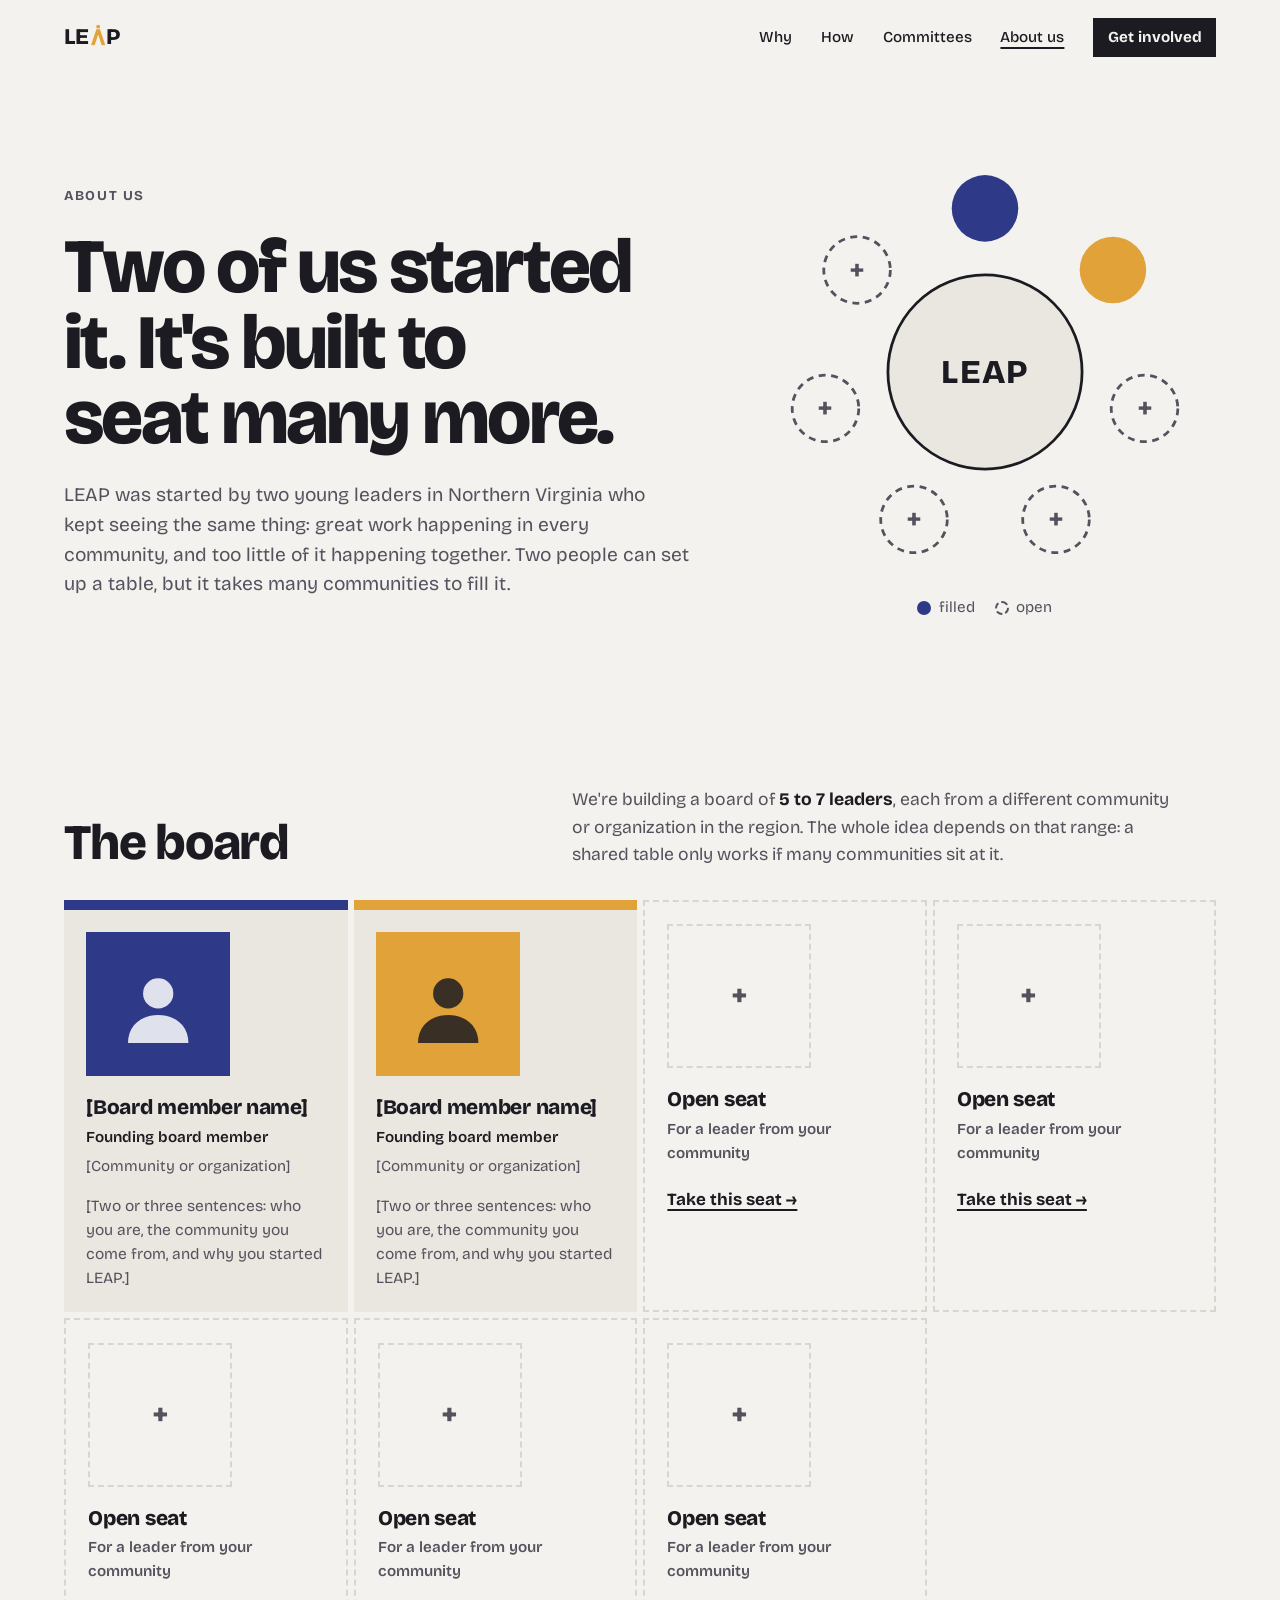
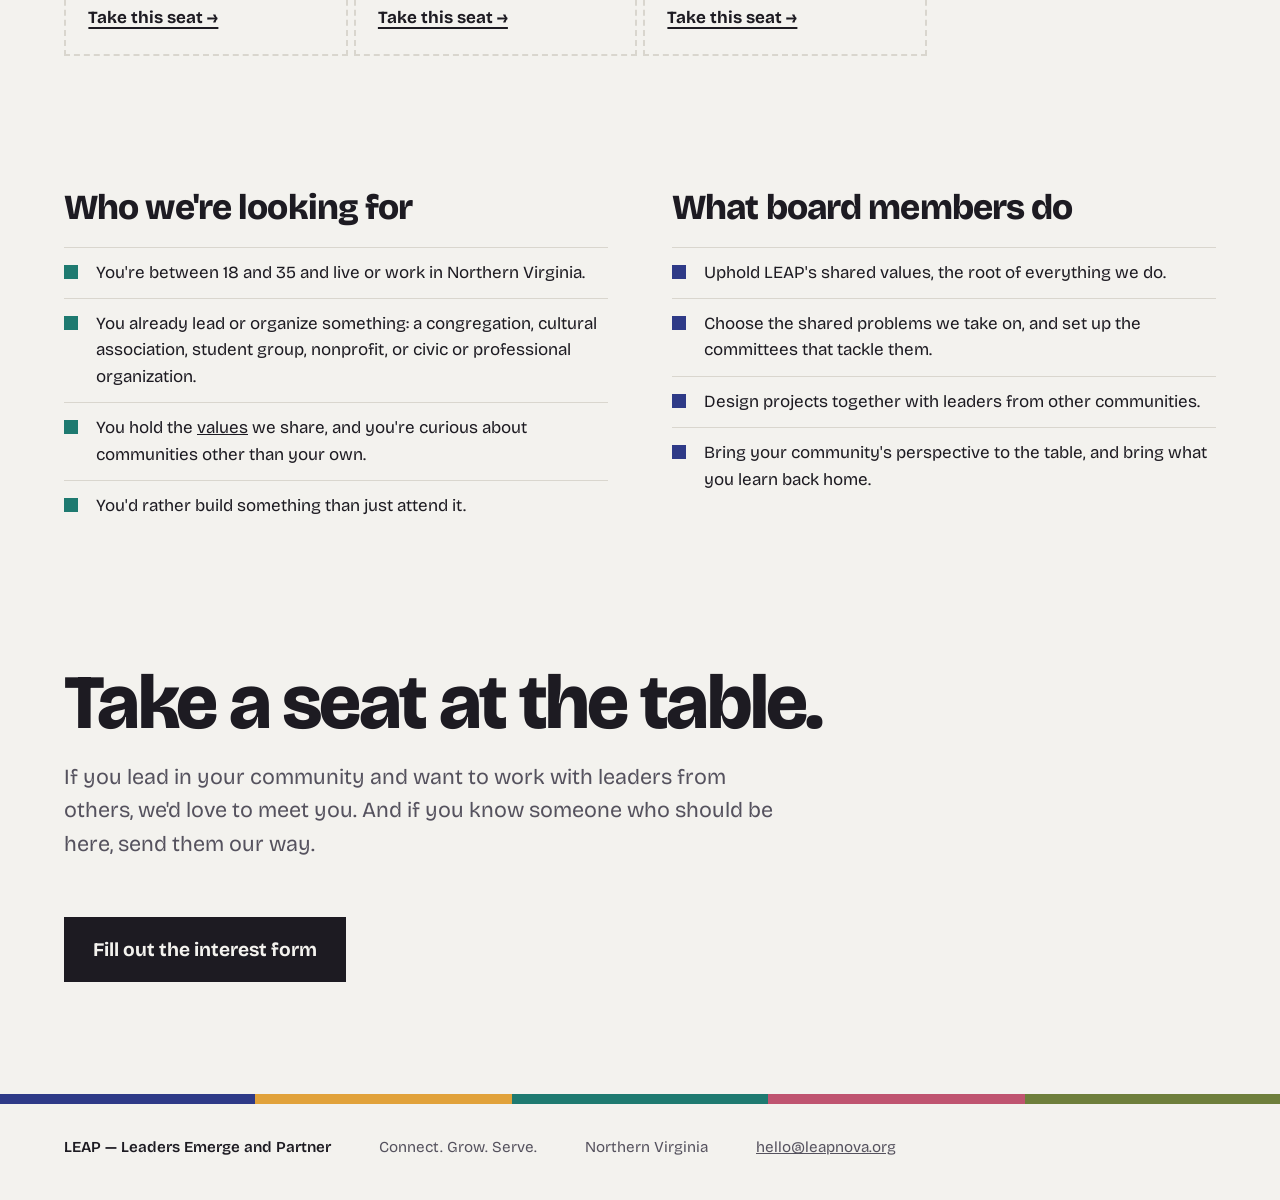
==== about.html @ 8b53e054 "Rework site narrative around shared values and add About page" ====
<!doctype html>
<html lang="en">
<head>
<meta charset="utf-8">
<meta name="viewport" content="width=device-width, initial-scale=1">
<title>About us — LEAP</title>
<meta name="description" content="The people behind LEAP, and the open seats on our board. We are building a board of 5 to 7 young leaders from different communities across Northern Virginia.">
<link rel="preconnect" href="https://fonts.googleapis.com">
<link rel="preconnect" href="https://fonts.gstatic.com" crossorigin>
<link href="https://fonts.googleapis.com/css2?family=Bricolage+Grotesque:opsz,wght@12..96,300..800&display=swap" rel="stylesheet">
<link rel="stylesheet" href="styles.css">
</head>
<body>

<header class="top">
  <a class="brand" href="index.html" aria-label="LEAP home">LE<svg viewBox="0 -30 100 130" aria-hidden="true"><circle cx="50" cy="-16" r="12"/><path d="M6 100 L39 0 H61 L94 100 H72 L50 32 L28 100Z"/></svg>P</a>
  <nav aria-label="Main">
    <a href="index.html#why">Why</a>
    <a href="index.html#how">How</a>
    <a href="index.html#committees">Committees</a>
    <a href="about.html" aria-current="page">About us</a>
    <a class="nav-cta" href="index.html#join">Get involved</a>
  </nav>
</header>

<main>

<section class="hero about-hero">
  <div class="hero-text">
    <p class="eyebrow">About us</p>
    <h1>Two of us started it. It's built to seat many more.</h1>
    <p class="lede">LEAP was started by two young leaders in Northern Virginia who kept seeing the same thing: great work happening in every community, and too little of it happening together. Two people can set up a table, but it takes many communities to fill it.</p>
  </div>
  <figure class="round-table" aria-hidden="true">
    <svg id="round-table" viewBox="-150 -150 300 300"></svg>
    <figcaption><span class="key key-filled"></span> filled <span class="key key-open"></span> open</figcaption>
  </figure>
</section>

<section class="section board" id="seats">
  <div class="board-head">
    <h2>The board</h2>
    <p>We're building a board of <strong>5 to 7 leaders</strong>, each from a different community or organization in the region. The whole idea depends on that range: a shared table only works if many communities sit at it.</p>
  </div>
  <ul class="seats" id="seats-list"></ul>
</section>

<section class="section seek">
  <div class="seek-col">
    <h2>Who we're looking for</h2>
    <ul class="checks">
      <li>You're between 18 and 35 and live or work in Northern Virginia.</li>
      <li>You already lead or organize something: a congregation, cultural association, student group, nonprofit, or civic or professional organization.</li>
      <li>You hold the <a href="index.html#how">values</a> we share, and you're curious about communities other than your own.</li>
      <li>You'd rather build something than just attend it.</li>
    </ul>
  </div>
  <div class="seek-col">
    <h2>What board members do</h2>
    <ul class="checks">
      <li>Uphold LEAP's shared values, the root of everything we do.</li>
      <li>Choose the shared problems we take on, and set up the committees that tackle them.</li>
      <li>Design projects together with leaders from other communities.</li>
      <li>Bring your community's perspective to the table, and bring what you learn back home.</li>
    </ul>
  </div>
</section>

<section class="section join">
  <h2 class="join-title">Take a seat at the table.</h2>
  <p class="join-lede">If you lead in your community and want to work with leaders from others, we'd love to meet you. And if you know someone who should be here, send them our way.</p>
  <div class="join-cta">
    <a class="button button-big" data-interest href="#">Fill out the interest form</a>
  </div>
</section>

</main>

<footer>
  <p>LEAP — Leaders Emerge and Partner</p>
  <p>Connect. Grow. Serve.</p>
  <p>Northern Virginia</p>
  <a data-email href="mailto:hello@leapnova.org">hello@leapnova.org</a>
</footer>

<script src="shared/content.js"></script>
<script src="app.js"></script>
</body>
</html>
---- styles.css ----
:root {
  --paper: #f3f2ee;
  --paper-2: #e9e7e0;
  --ink: #1d1b22;
  --ink-soft: #55525e;
  --line: #d9d6ce;

  --indigo: #2e3a87;
  --saffron: #e1a23a;
  --teal: #1e7a70;
  --rose: #bf5470;
  --olive: #6e7f3c;

  --font: "Bricolage Grotesque", system-ui, sans-serif;
  --gutter: clamp(1.25rem, 5vw, 5rem);
  --max: 76rem;
  --wrap: calc(var(--max) + 2 * var(--gutter));
}

* { box-sizing: border-box; }
html { scroll-behavior: smooth; }
body {
  margin: 0;
  background: var(--paper);
  color: var(--ink);
  font-family: var(--font);
  font-size: 1.0625rem;
  line-height: 1.55;
  -webkit-font-smoothing: antialiased;
}
h1, h2, h3, h4, p, ul, ol, dl, dd, figure { margin: 0; }
ul, ol { padding: 0; list-style: none; }
a { color: inherit; }
a:focus-visible, button:focus-visible { outline: 3px solid var(--indigo); outline-offset: 3px; }
em { font-style: normal; color: var(--indigo); }
.muted { color: var(--ink-soft); }

.indigo { --c: var(--indigo); --on: #fff; }
.saffron { --c: var(--saffron); --on: var(--ink); }
.teal { --c: var(--teal); --on: #fff; }
.rose { --c: var(--rose); --on: #fff; }
.olive { --c: var(--olive); --on: #fff; }

/* ---------- shared section shell ---------- */
.section, .hero, .top {
  max-width: var(--wrap); margin: 0 auto;
  padding-left: var(--gutter); padding-right: var(--gutter);
}
.section { padding-top: clamp(3.5rem, 8vw, 7rem); padding-bottom: clamp(1rem, 3vw, 2rem); }
.section h2 {
  font-weight: 800; font-size: clamp(2rem, 4vw, 3.1rem);
  letter-spacing: -0.025em; line-height: 1.04; text-wrap: balance;
  max-width: 18em;
}
.eyebrow {
  display: inline-flex; align-items: center; gap: 0.6rem;
  font-weight: 700; font-size: 0.85rem; letter-spacing: 0.12em; text-transform: uppercase;
  color: var(--ink-soft); margin-bottom: 1.25rem;
}
.section > .eyebrow::before { content: ""; width: 2.5rem; height: 3px; background: var(--ink); }

/* ---------- header ---------- */
.top {
  display: flex; justify-content: space-between; align-items: center; gap: 1rem;
  padding-top: 1.1rem; padding-bottom: 1.1rem;
}
.brand { display: inline-flex; align-items: baseline; text-decoration: none; font-weight: 800; font-size: 1.4rem; letter-spacing: 0.02em; }
.brand svg { height: 0.95em; width: auto; fill: var(--saffron); transform: translateY(0.06em); }
.top nav { display: flex; align-items: center; flex-wrap: wrap; justify-content: flex-end; gap: 0.4rem clamp(0.9rem, 2.5vw, 1.8rem); }
.top nav a { text-decoration: none; font-weight: 500; font-size: 0.95rem; }
.top nav a:hover, .top nav a[aria-current] { text-decoration: underline; text-underline-offset: 0.3em; text-decoration-thickness: 2px; }
.top nav .nav-cta { background: var(--ink); color: var(--paper); padding: 0.5rem 0.9rem; font-weight: 700; }
.top nav .nav-cta:hover { background: var(--indigo); text-decoration: none; }
@media (max-width: 44rem) {
  .top { align-items: flex-start; }
  .top nav a:not(.nav-cta):not([href="about.html"]) { display: none; }
}

/* ---------- hero ---------- */
.hero {
  padding-top: clamp(2.5rem, 7vw, 6rem); padding-bottom: clamp(2rem, 5vw, 4rem);
  display: grid; grid-template-columns: minmax(0, 1.35fr) minmax(0, 1fr);
  gap: clamp(2rem, 5vw, 5rem); align-items: center;
}
.hero-text { display: grid; gap: 1.5rem; }
.hero .eyebrow { margin-bottom: 0; }
.hero h1 {
  font-weight: 800;
  font-size: clamp(2.6rem, 6vw, 5.2rem);
  line-height: 0.98; letter-spacing: -0.035em; text-wrap: balance;
}
.lede { font-size: clamp(1.1rem, 1.5vw, 1.3rem); max-width: 34em; color: var(--ink-soft); }
.triad-inline { display: flex; flex-wrap: wrap; gap: 0.5rem 1.6rem; font-weight: 800; font-size: clamp(1.3rem, 2.2vw, 1.8rem); letter-spacing: -0.02em; }
.triad-inline span { display: inline-flex; align-items: center; gap: 0.5rem; }
.triad-inline span::before { content: ""; width: 0.75em; height: 0.75em; background: var(--c); }

.venn svg { width: 100%; max-width: 30rem; display: block; margin: 0 auto; overflow: visible; }
.venn circle { fill: var(--c); mix-blend-mode: multiply; opacity: 0.82; }
.venn text { fill: var(--paper); font-family: var(--font); font-weight: 800; font-size: 13px; text-anchor: middle; letter-spacing: -0.01em; }
.venn figcaption, .round-table figcaption { text-align: center; color: var(--ink-soft); font-size: 0.95rem; margin-top: 1rem; }
@media (max-width: 52rem) {
  .hero { grid-template-columns: 1fr; }
  .venn svg, .round-table svg { max-width: 18rem; }
}

/* ---------- why ---------- */
.noticed {
  display: grid; grid-template-columns: repeat(3, minmax(0, 1fr)); gap: 2rem 3rem;
  margin-top: clamp(2rem, 4vw, 3rem); counter-reset: n;
}
.noticed li { counter-increment: n; border-top: 2px solid var(--ink); padding-top: 1rem; }
.noticed li::before { content: "0" counter(n); display: block; font-weight: 800; color: var(--ink-soft); font-size: 0.9rem; margin-bottom: 0.6rem; }
.noticed li:last-child { border-color: var(--rose); }
.noticed li:last-child::before { color: var(--rose); }
.noticed h3 { font-weight: 700; font-size: 1.35rem; line-height: 1.2; letter-spacing: -0.01em; margin-bottom: 0.5rem; }
.noticed p { color: var(--ink-soft); }
@media (max-width: 52rem) { .noticed { grid-template-columns: 1fr; } }

.big-statement {
  margin-top: clamp(2.5rem, 6vw, 4.5rem);
  font-weight: 700; font-size: clamp(1.6rem, 3.2vw, 2.5rem); line-height: 1.15; letter-spacing: -0.02em;
  max-width: 24em; text-wrap: balance;
}

/* ---------- mission / vision ---------- */
.mv { display: grid; grid-template-columns: repeat(auto-fit, minmax(18rem, 1fr)); gap: clamp(1.5rem, 4vw, 4rem); }
.mv-item { border-top: 10px solid var(--c); padding-top: 1.25rem; }
.section .mv-item h2 { font-weight: 700; font-size: 1.1rem; letter-spacing: 0; color: var(--c); margin-bottom: 0.75rem; }
.mv-item p { font-size: clamp(1.25rem, 2vw, 1.6rem); line-height: 1.3; font-weight: 500; letter-spacing: -0.01em; max-width: 24em; }

/* ---------- how: UN ---------- */
.un { display: grid; grid-template-columns: minmax(0, 1.3fr) minmax(0, 1fr); gap: 2rem clamp(2rem, 5vw, 5rem); align-items: start; }
.un h2 { margin-bottom: 1.25rem; }
.un p { max-width: 34em; color: var(--ink-soft); font-size: 1.1rem; }
.un p + p { margin-top: 1rem; color: var(--ink); font-weight: 700; font-size: 1.25rem; }
.un-compare { display: grid; gap: 1px; background: var(--line); border: 1px solid var(--line); }
.un-compare > div { background: var(--paper); padding: 1.25rem 1.4rem; }
.un-compare > div:last-child { background: var(--ink); color: var(--paper); }
.un-compare dt { font-weight: 800; font-size: 0.85rem; letter-spacing: 0.1em; text-transform: uppercase; margin-bottom: 0.6rem; }
.un-compare dd { padding-left: 1.2rem; position: relative; margin-top: 0.3rem; }
.un-compare dd::before { content: "="; position: absolute; left: 0; font-weight: 800; color: var(--teal); }
.un-compare > div:last-child dd::before { content: "≠"; color: var(--saffron); }
@media (max-width: 52rem) { .un { grid-template-columns: 1fr; } }

/* ---------- how: shared values, not shared actions ---------- */
.principle { margin-top: clamp(4rem, 9vw, 7rem); }
.principle-lede { margin-top: 1.25rem; font-size: clamp(1.1rem, 1.6vw, 1.3rem); max-width: 40em; color: var(--ink-soft); }
.principle-lede em { color: var(--ink); font-weight: 700; }

.flow { display: grid; grid-template-columns: repeat(5, minmax(0, 1fr)); gap: 6px; margin-top: clamp(2rem, 4vw, 3rem); }
.flow li { background: var(--c); color: var(--on); padding: 1.1rem 1.1rem 1.3rem; position: relative; }
.flow li:not(:last-child)::after {
  content: ""; position: absolute; z-index: 1; right: -14px; top: 50%; translate: 0 -50%;
  border: 11px solid transparent; border-left-color: var(--c); border-right: 0;
}
.flow .step { font-weight: 800; font-size: 0.85rem; opacity: 0.75; }
.flow h4 { font-weight: 800; font-size: 1.2rem; line-height: 1.15; margin: 0.35rem 0 0.4rem; letter-spacing: -0.01em; }
.flow p { font-size: 0.95rem; line-height: 1.4; opacity: 0.9; }
.flow li:first-child { outline: 3px solid var(--ink); outline-offset: 3px; }
@media (max-width: 52rem) {
  .flow { grid-template-columns: 1fr; gap: 14px; }
  .flow li:not(:last-child)::after { right: auto; left: 1.5rem; top: auto; bottom: -11px; translate: 0 0; border: 11px solid transparent; border-top-color: var(--c); border-bottom: 0; }
}

.values { margin-top: clamp(2.5rem, 5vw, 4rem); padding: clamp(1.5rem, 3vw, 2.5rem); background: var(--paper-2); }
.values h3 { font-weight: 800; font-size: 1.3rem; letter-spacing: -0.01em; margin-bottom: 1.5rem; }
.values-list { display: grid; grid-template-columns: repeat(5, minmax(0, 1fr)); gap: 1.5rem 2rem; }
.values-list li { border-top: 6px solid var(--c); padding-top: 0.8rem; }
.values-list h4 { font-weight: 700; font-size: 1.1rem; line-height: 1.2; margin-bottom: 0.35rem; }
.values-list p { color: var(--ink-soft); font-size: 0.97rem; }
@media (max-width: 64rem) { .values-list { grid-template-columns: repeat(auto-fit, minmax(13rem, 1fr)); } }

/* ---------- how: leaders / everyone ---------- */
.leaders { margin-top: clamp(4rem, 9vw, 7rem); }
.leaders-grid { display: grid; grid-template-columns: repeat(2, minmax(0, 1fr)); gap: 2rem clamp(2rem, 5vw, 5rem); margin-top: clamp(2rem, 4vw, 3rem); }
.leaders-col h3 { font-weight: 700; font-size: 1.35rem; margin: 1.25rem 0 0.4rem; }
.leaders-col p { color: var(--ink-soft); max-width: 30em; }
.dots { display: flex; flex-wrap: wrap; align-items: flex-end; min-height: 5.5rem; align-content: flex-end; }
.dots span { background: var(--c); }
.dots-leaders { gap: 10px; }
.dots-leaders span { width: 2.6rem; height: 2.6rem; }
.dots-everyone { gap: 5px; max-width: 26rem; }
.dots-everyone span { width: 0.85rem; height: 0.85rem; }
.not-replace {
  margin-top: clamp(2rem, 4vw, 3rem); padding: 1.25rem 1.5rem; border-left: 6px solid var(--saffron);
  background: var(--paper-2); max-width: 52rem; font-size: 1.1rem;
}
@media (max-width: 44rem) { .leaders-grid { grid-template-columns: 1fr; } }

/* ---------- connect / grow / serve band ---------- */
.triad { background: var(--ink); color: var(--paper); margin-top: clamp(4rem, 9vw, 7rem); }
.triad-list {
  max-width: var(--wrap); margin: 0 auto; padding: clamp(3rem, 7vw, 5.5rem) var(--gutter);
  display: grid; grid-template-columns: repeat(3, minmax(0, 1fr)); gap: 2.5rem clamp(2rem, 4vw, 4rem);
}
.triad-list li { border-top: 10px solid var(--c); padding-top: 1.25rem; }
.triad-list h2 { font-weight: 800; font-size: clamp(2.4rem, 5vw, 4rem); letter-spacing: -0.035em; line-height: 1; margin-bottom: 0.9rem; }
.triad-list p { font-size: 1.1rem; opacity: 0.85; max-width: 22em; }
@media (max-width: 48rem) { .triad-list { grid-template-columns: 1fr; } }

/* ---------- committees ---------- */
.committees-head { display: grid; grid-template-columns: minmax(0, 1.1fr) minmax(0, 1fr); gap: 1rem 3rem; align-items: end; margin-bottom: 2rem; }
.committees-head p { max-width: 32em; color: var(--ink-soft); }
@media (max-width: 52rem) { .committees-head { grid-template-columns: 1fr; } }

.committee-grid { display: grid; grid-template-columns: repeat(3, minmax(0, 1fr)); gap: 6px; }
.committee {
  background: var(--c); color: var(--on);
  padding: clamp(1.4rem, 2.5vw, 2rem); display: grid; gap: 1.1rem; align-content: start;
}
.committee h3 { font-weight: 800; font-size: clamp(1.6rem, 2.6vw, 2.2rem); line-height: 1.05; letter-spacing: -0.025em; }
.committee .rooted { font-weight: 600; font-size: 0.98rem; }
.committee .rooted span { display: inline-block; font-size: 0.75rem; letter-spacing: 0.1em; text-transform: uppercase; border: 1px solid currentColor; padding: 0.1rem 0.45rem; margin-right: 0.35rem; opacity: 0.85; }
.committee h4 { font-size: 0.8rem; letter-spacing: 0.1em; text-transform: uppercase; font-weight: 700; opacity: 0.75; margin-bottom: 0.35rem; }
.committee .problem { padding-top: 1rem; border-top: 1px solid rgba(255, 255, 255, 0.35); }
.committee .problem p { font-size: 1.1rem; font-weight: 500; line-height: 1.4; }
.committee ul { padding-left: 1.1rem; list-style: disc; }
.committee li { margin-bottom: 0.35rem; font-size: 0.98rem; }
@media (max-width: 60rem) { .committee-grid { grid-template-columns: 1fr; } }

.future { margin-top: 1.5rem; }
.future-label { font-weight: 700; font-size: 0.85rem; letter-spacing: 0.12em; text-transform: uppercase; color: var(--ink-soft); margin-bottom: 0.75rem; }
.future-grid { display: grid; grid-template-columns: repeat(3, minmax(0, 1fr)); gap: 6px; }
.future-tile {
  min-height: 8rem; padding: 1.2rem 1.4rem; display: flex; flex-direction: column; justify-content: flex-end; gap: 0.3rem;
  border: 2px dashed var(--c);
  background: color-mix(in srgb, var(--c) 10%, transparent);
  color: color-mix(in srgb, var(--c) 75%, var(--ink));
}
.future-tile h3 { font-weight: 800; font-size: 1.4rem; letter-spacing: -0.015em; opacity: 0.75; }
.future-tile .tag { font-size: 0.75rem; font-weight: 700; letter-spacing: 0.1em; text-transform: uppercase; opacity: 0.8; margin-bottom: auto; }
.future-tile.propose { --c: var(--ink); text-decoration: none; background: transparent; color: var(--ink); transition: background 0.2s; }
.future-tile.propose:hover { background: var(--paper-2); }
.future-tile.propose h3 { opacity: 1; }
.future-tile.propose p { color: var(--ink-soft); font-size: 0.95rem; }
.future-tile .plus, .seat-card .plus { font-weight: 800; font-size: 2rem; line-height: 1; margin-bottom: auto; }
@media (max-width: 52rem) { .future-grid { grid-template-columns: 1fr; } }

/* ---------- get involved ---------- */
.join { padding-bottom: clamp(4rem, 9vw, 7rem); }
.section .join-title { font-size: clamp(2.6rem, 6vw, 5rem); line-height: 0.98; letter-spacing: -0.035em; }
.join-lede { margin-top: 1.25rem; font-size: clamp(1.15rem, 1.7vw, 1.35rem); max-width: 34em; color: var(--ink-soft); }
.paths { display: grid; grid-template-columns: repeat(3, minmax(0, 1fr)); gap: 2rem 3rem; margin-top: clamp(2rem, 4vw, 3rem); }
.paths li { border-top: 10px solid var(--c); padding-top: 1.1rem; display: grid; gap: 0.5rem; align-content: start; }
.paths h3 { font-weight: 800; font-size: 1.4rem; letter-spacing: -0.015em; }
.paths p { color: var(--ink-soft); }
.path-link { font-weight: 700; text-underline-offset: 0.25em; text-decoration-thickness: 2px; }
@media (max-width: 52rem) { .paths { grid-template-columns: 1fr; } }

.join-cta { margin-top: clamp(2.5rem, 5vw, 3.5rem); display: flex; flex-wrap: wrap; align-items: center; gap: 1rem 1.75rem; }
.join-cta .muted { max-width: 26em; }
.button {
  display: inline-block; background: var(--ink); color: var(--paper); text-decoration: none;
  font-weight: 700; padding: 0.9rem 1.4rem; transition: background 0.2s;
}
.button:hover { background: var(--indigo); }
.button-big { font-size: 1.2rem; padding: 1.1rem 1.8rem; }

/* ---------- about: round table ---------- */
.round-table svg { width: 100%; max-width: 26rem; display: block; margin: 0 auto; overflow: visible; }
.table-top { fill: var(--paper-2); stroke: var(--ink); stroke-width: 2; }
.table-label { fill: var(--ink); font-family: var(--font); font-weight: 800; font-size: 24px; text-anchor: middle; letter-spacing: 0.04em; }
.seat.filled { fill: var(--c); }
.seat.open { fill: none; stroke: var(--ink-soft); stroke-width: 2; stroke-dasharray: 5 4; }
.seat-plus { fill: var(--ink-soft); font-family: var(--font); font-weight: 700; font-size: 22px; text-anchor: middle; }
.round-table figcaption { display: flex; justify-content: center; align-items: center; gap: 0.45rem; }
.key { width: 0.9rem; height: 0.9rem; border-radius: 50%; display: inline-block; }
.key-filled { background: var(--indigo); }
.key-open { border: 2px dashed var(--ink-soft); margin-left: 0.8rem; }

/* ---------- about: seats ---------- */
.board-head { display: grid; grid-template-columns: minmax(0, 1fr) minmax(0, 1.4fr); gap: 1rem 3rem; align-items: end; margin-bottom: 2rem; }
.board-head p { color: var(--ink-soft); max-width: 34em; font-size: 1.1rem; }
.board-head strong { color: var(--ink); }
@media (max-width: 52rem) { .board-head { grid-template-columns: 1fr; } }

.seats { display: grid; grid-template-columns: repeat(auto-fill, minmax(15rem, 1fr)); gap: 6px; }
.seat-card { padding: 1.4rem; display: grid; gap: 0.35rem; align-content: start; min-height: 20rem; }
.seat-card .photo {
  aspect-ratio: 1; width: 100%; max-width: 9rem; margin-bottom: 0.9rem;
  display: grid; place-items: center; overflow: hidden;
}
.seat-card .photo img { width: 100%; height: 100%; object-fit: cover; }
.seat-card h3 { font-weight: 800; font-size: 1.3rem; letter-spacing: -0.015em; line-height: 1.15; }
.seat-card .role { font-weight: 600; font-size: 0.95rem; }
.seat-card .community { font-size: 0.95rem; color: var(--ink-soft); }
.seat-card .bio { margin-top: 0.6rem; font-size: 0.97rem; color: var(--ink-soft); }

.seat-card.filled { background: var(--paper-2); border-top: 10px solid var(--c); }
.seat-card.filled .photo { background: var(--c); color: var(--on); }
.seat-card.filled .photo svg { width: 60%; fill: currentColor; opacity: 0.85; }
.seat-card.filled .initials { font-weight: 800; font-size: 2.6rem; }

.seat-card.open { border: 2px dashed var(--line); color: var(--ink-soft); transition: border-color 0.2s, background 0.2s; }
.seat-card.open:hover { border-color: var(--ink-soft); background: var(--paper-2); }
.seat-card.open .photo { border: 2px dashed var(--line); }
.seat-card.open .plus { margin: 0; color: var(--ink-soft); }
.seat-card.open h3 { color: var(--ink); }
.seat-card.open .path-link { margin-top: auto; padding-top: 1rem; color: var(--ink); }
@media (max-width: 36rem) {
  .seats { grid-template-columns: repeat(2, minmax(0, 1fr)); }
  .seat-card.filled { grid-column: 1 / -1; }
  .seat-card.open { min-height: 0; padding: 1rem; }
  .seat-card.open .photo { max-width: 3rem; margin-bottom: 0.5rem; }
  .seat-card.open .plus { font-size: 1.4rem; }
  .seat-card.open h3 { font-size: 1.1rem; }
  .seat-card.open .role { font-size: 0.85rem; }
}

/* ---------- about: who we look for ---------- */
.seek { display: grid; grid-template-columns: repeat(2, minmax(0, 1fr)); gap: 2.5rem clamp(2rem, 5vw, 5rem); }
.section .seek-col h2 { font-size: clamp(1.6rem, 2.8vw, 2.2rem); margin-bottom: 1.25rem; }
.checks li { position: relative; padding: 0.75rem 0 0.75rem 2rem; border-top: 1px solid var(--line); }
.checks li::before { content: ""; position: absolute; left: 0; top: 1.05rem; width: 0.9rem; height: 0.9rem; background: var(--teal); }
.seek-col:last-child .checks li::before { background: var(--indigo); }
@media (max-width: 48rem) { .seek { grid-template-columns: 1fr; } }

/* ---------- footer ---------- */
footer {
  border-top: 10px solid;
  border-image: linear-gradient(90deg, var(--indigo) 0 20%, var(--saffron) 20% 40%, var(--teal) 40% 60%, var(--rose) 60% 80%, var(--olive) 80% 100%) 1;
  padding: 2rem var(--gutter) 2.5rem;
  display: flex; flex-wrap: wrap; gap: 0.5rem 3rem;
  font-size: 0.95rem; color: var(--ink-soft);
}
footer p:first-child { color: var(--ink); font-weight: 600; }

@media (prefers-reduced-motion: reduce) {
  html { scroll-behavior: auto; }
  *, *::before, *::after { transition-duration: 0.01ms !important; }
}
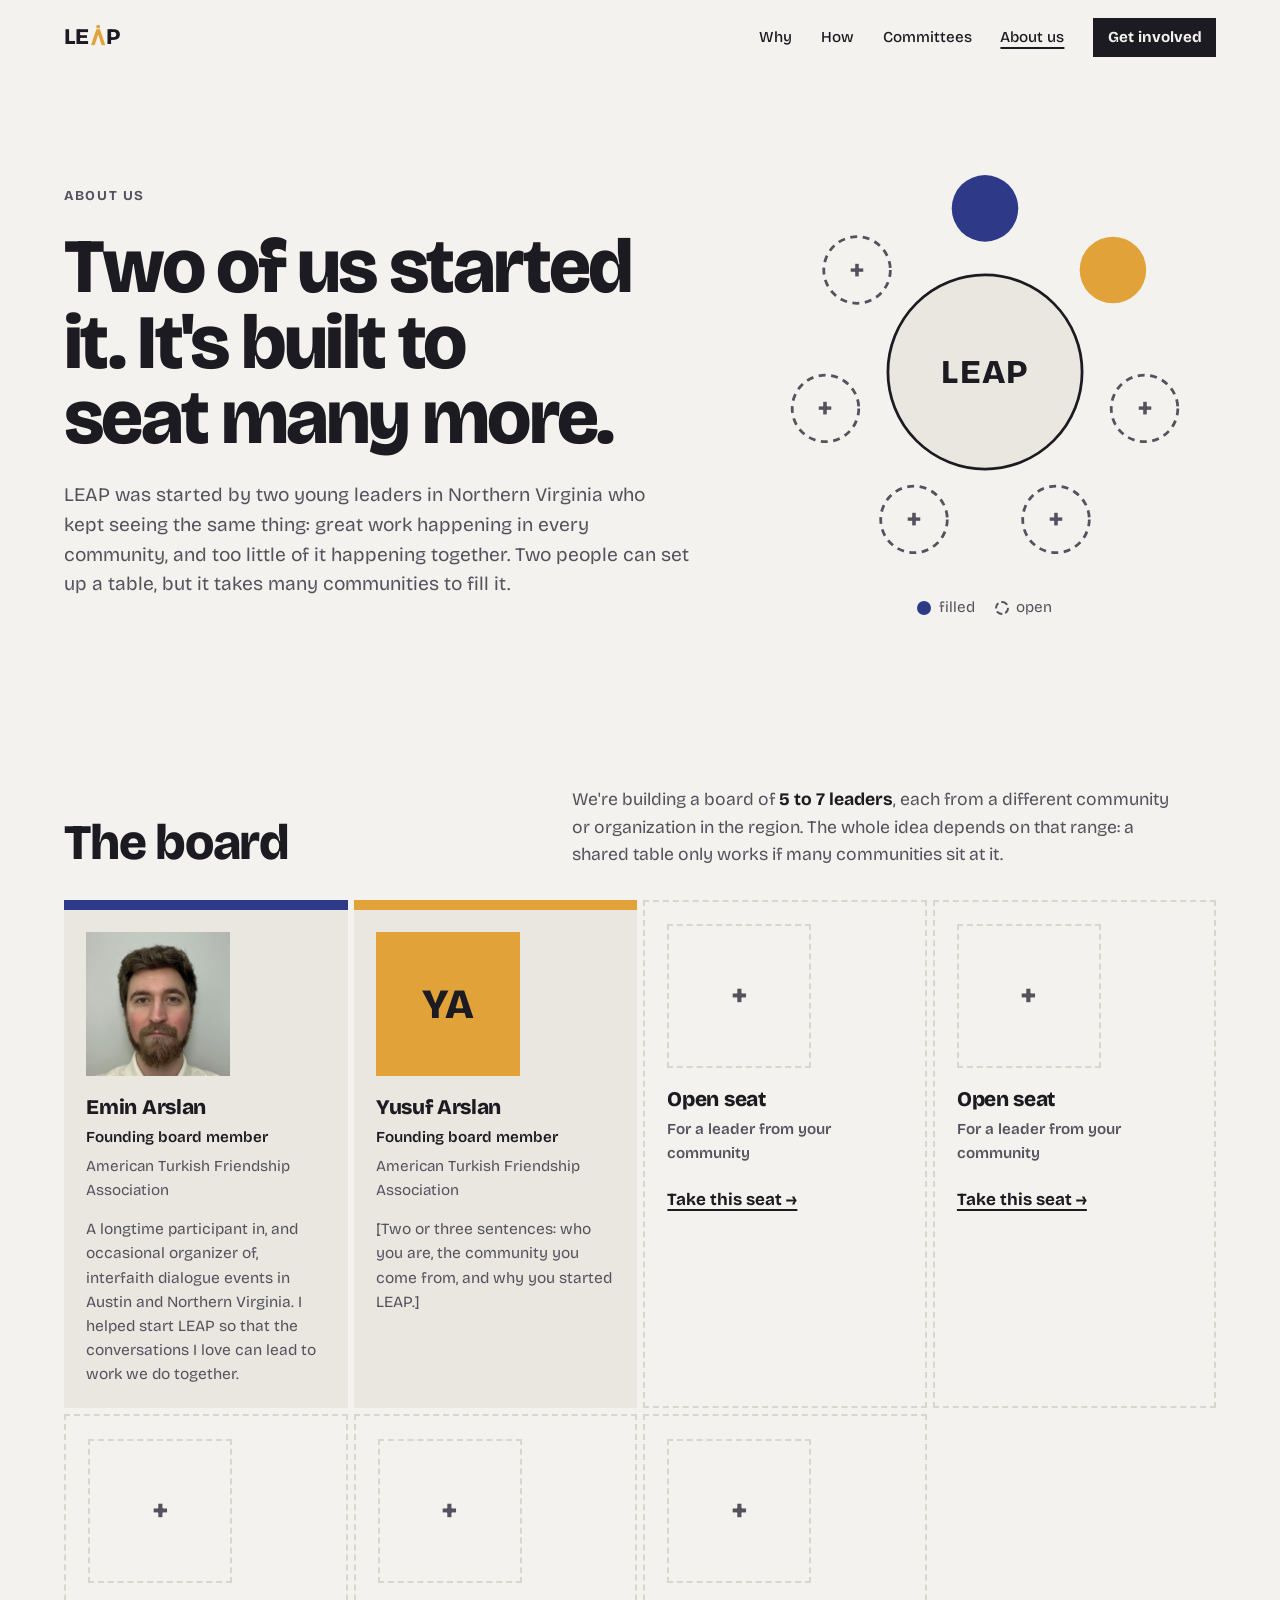
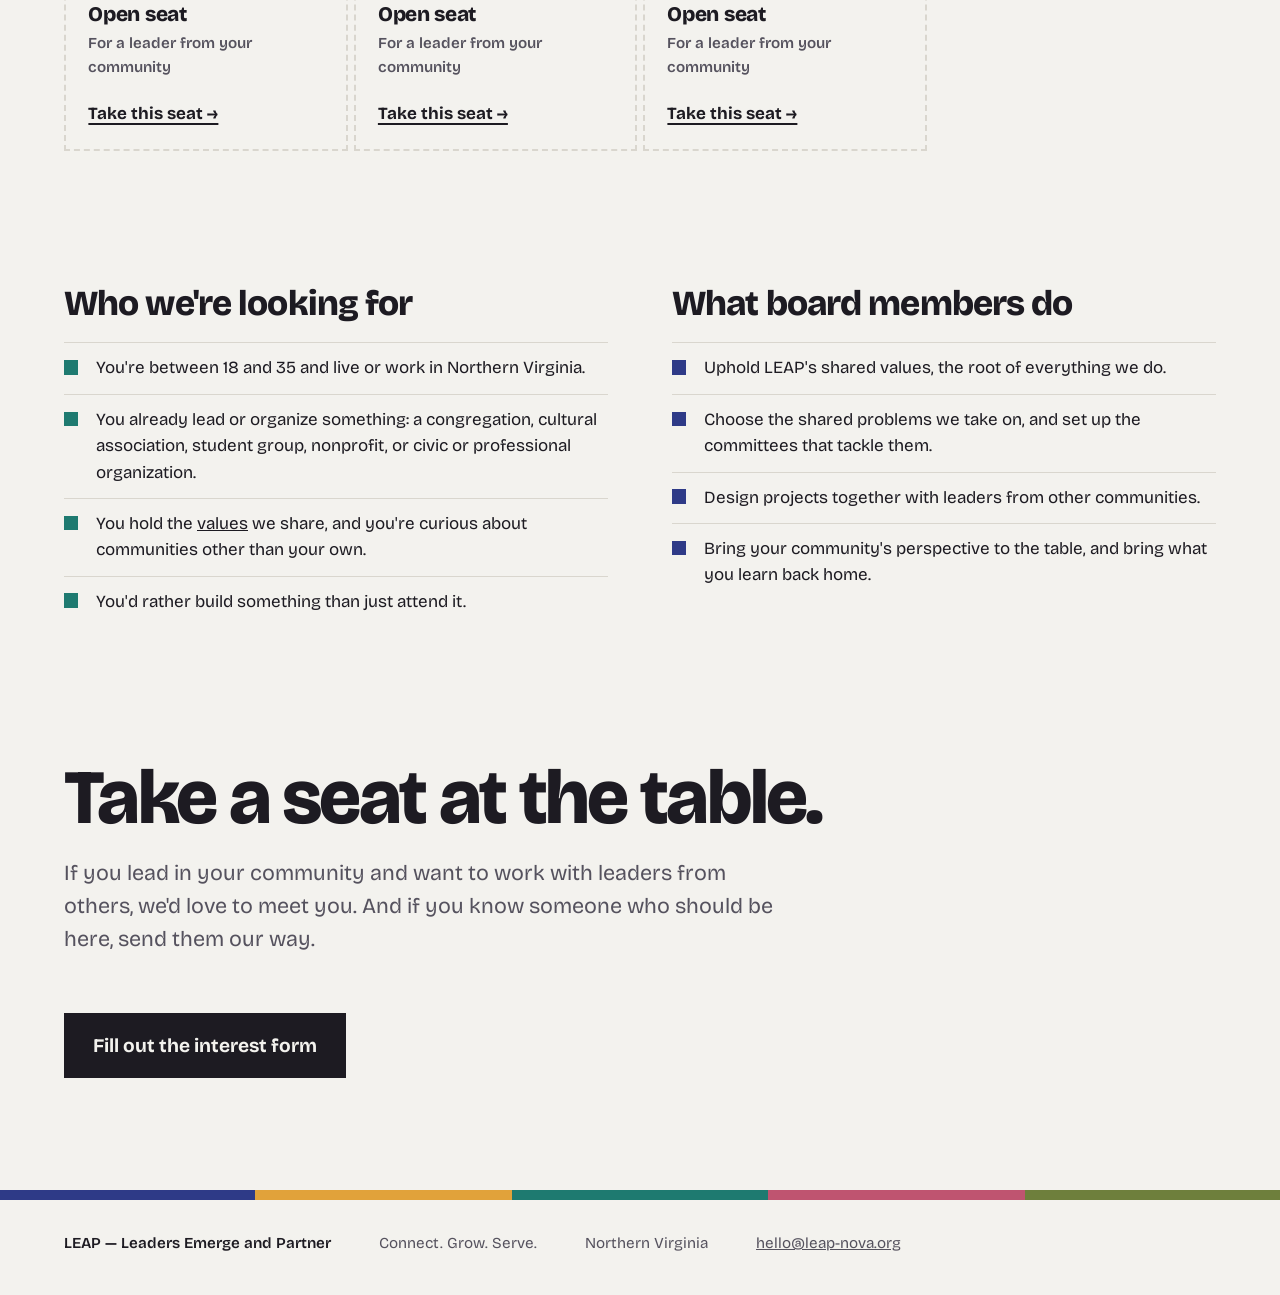
==== commit 38204e57: "Add board photo and bios, move UN section to idea page, update contact email" ====
--- a/about.html
+++ b/about.html
@@ -80,7 +80,7 @@
   <p>LEAP — Leaders Emerge and Partner</p>
   <p>Connect. Grow. Serve.</p>
   <p>Northern Virginia</p>
-  <a data-email href="mailto:hello@leapnova.org">hello@leapnova.org</a>
+  <a data-email href="mailto:hello@leap-nova.org">hello@leap-nova.org</a>
 </footer>
 
 <script src="shared/content.js"></script>
--- a/styles.css
+++ b/styles.css
@@ -83,12 +83,15 @@
   gap: clamp(2rem, 5vw, 5rem); align-items: center;
 }
 .hero-text { display: grid; gap: 1.5rem; }
+.hero-solo { grid-template-columns: minmax(0, 1fr); }
+.hero-solo h1 { max-width: 14em; }
 .hero .eyebrow { margin-bottom: 0; }
 .hero h1 {
   font-weight: 800;
   font-size: clamp(2.6rem, 6vw, 5.2rem);
   line-height: 0.98; letter-spacing: -0.035em; text-wrap: balance;
 }
+.hero h1 .h1-accent { display: block; color: var(--indigo); }
 .lede { font-size: clamp(1.1rem, 1.5vw, 1.3rem); max-width: 34em; color: var(--ink-soft); }
 .triad-inline { display: flex; flex-wrap: wrap; gap: 0.5rem 1.6rem; font-weight: 800; font-size: clamp(1.3rem, 2.2vw, 1.8rem); letter-spacing: -0.02em; }
 .triad-inline span { display: inline-flex; align-items: center; gap: 0.5rem; }
@@ -128,7 +131,7 @@
 .section .mv-item h2 { font-weight: 700; font-size: 1.1rem; letter-spacing: 0; color: var(--c); margin-bottom: 0.75rem; }
 .mv-item p { font-size: clamp(1.25rem, 2vw, 1.6rem); line-height: 1.3; font-weight: 500; letter-spacing: -0.01em; max-width: 24em; }
 
-/* ---------- how: UN ---------- */
+/* ---------- idea page: UN analogy ---------- */
 .un { display: grid; grid-template-columns: minmax(0, 1.3fr) minmax(0, 1fr); gap: 2rem clamp(2rem, 5vw, 5rem); align-items: start; }
 .un h2 { margin-bottom: 1.25rem; }
 .un p { max-width: 34em; color: var(--ink-soft); font-size: 1.1rem; }
@@ -142,8 +145,7 @@
 .un-compare > div:last-child dd::before { content: "≠"; color: var(--saffron); }
 @media (max-width: 52rem) { .un { grid-template-columns: 1fr; } }
 
-/* ---------- how: shared values, not shared actions ---------- */
-.principle { margin-top: clamp(4rem, 9vw, 7rem); }
+/* ---------- how: shared values guide shared action ---------- */
 .principle-lede { margin-top: 1.25rem; font-size: clamp(1.1rem, 1.6vw, 1.3rem); max-width: 40em; color: var(--ink-soft); }
 .principle-lede em { color: var(--ink); font-weight: 700; }
 
@@ -163,12 +165,21 @@
 }
 
 .values { margin-top: clamp(2.5rem, 5vw, 4rem); padding: clamp(1.5rem, 3vw, 2.5rem); background: var(--paper-2); }
-.values h3 { font-weight: 800; font-size: 1.3rem; letter-spacing: -0.01em; margin-bottom: 1.5rem; }
-.values-list { display: grid; grid-template-columns: repeat(5, minmax(0, 1fr)); gap: 1.5rem 2rem; }
+.values h3 { font-weight: 800; font-size: 1.3rem; letter-spacing: -0.01em; margin-bottom: 0.4rem; }
+.values-head { margin-bottom: 1.75rem; }
+.values-head p { color: var(--ink-soft); max-width: 40em; }
+.values-list { display: grid; grid-template-columns: repeat(3, minmax(0, 1fr)); gap: 1.75rem 2.5rem; }
 .values-list li { border-top: 6px solid var(--c); padding-top: 0.8rem; }
 .values-list h4 { font-weight: 700; font-size: 1.1rem; line-height: 1.2; margin-bottom: 0.35rem; }
 .values-list p { color: var(--ink-soft); font-size: 0.97rem; }
-@media (max-width: 64rem) { .values-list { grid-template-columns: repeat(auto-fit, minmax(13rem, 1fr)); } }
+.values-list .values-more { border-top: 0; padding-top: 0; }
+.values-more a {
+  display: flex; flex-direction: column; height: 100%; min-height: 7rem;
+  padding: 0.9rem 1rem; border: 2px dashed var(--ink-soft); text-decoration: none; transition: background 0.2s;
+}
+.values-more a:hover { background: var(--paper); }
+.values-more .plus { font-weight: 800; font-size: 1.6rem; line-height: 1; margin-bottom: 0.4rem; }
+@media (max-width: 52rem) { .values-list { grid-template-columns: repeat(auto-fit, minmax(13rem, 1fr)); } }
 
 /* ---------- how: leaders / everyone ---------- */
 .leaders { margin-top: clamp(4rem, 9vw, 7rem); }
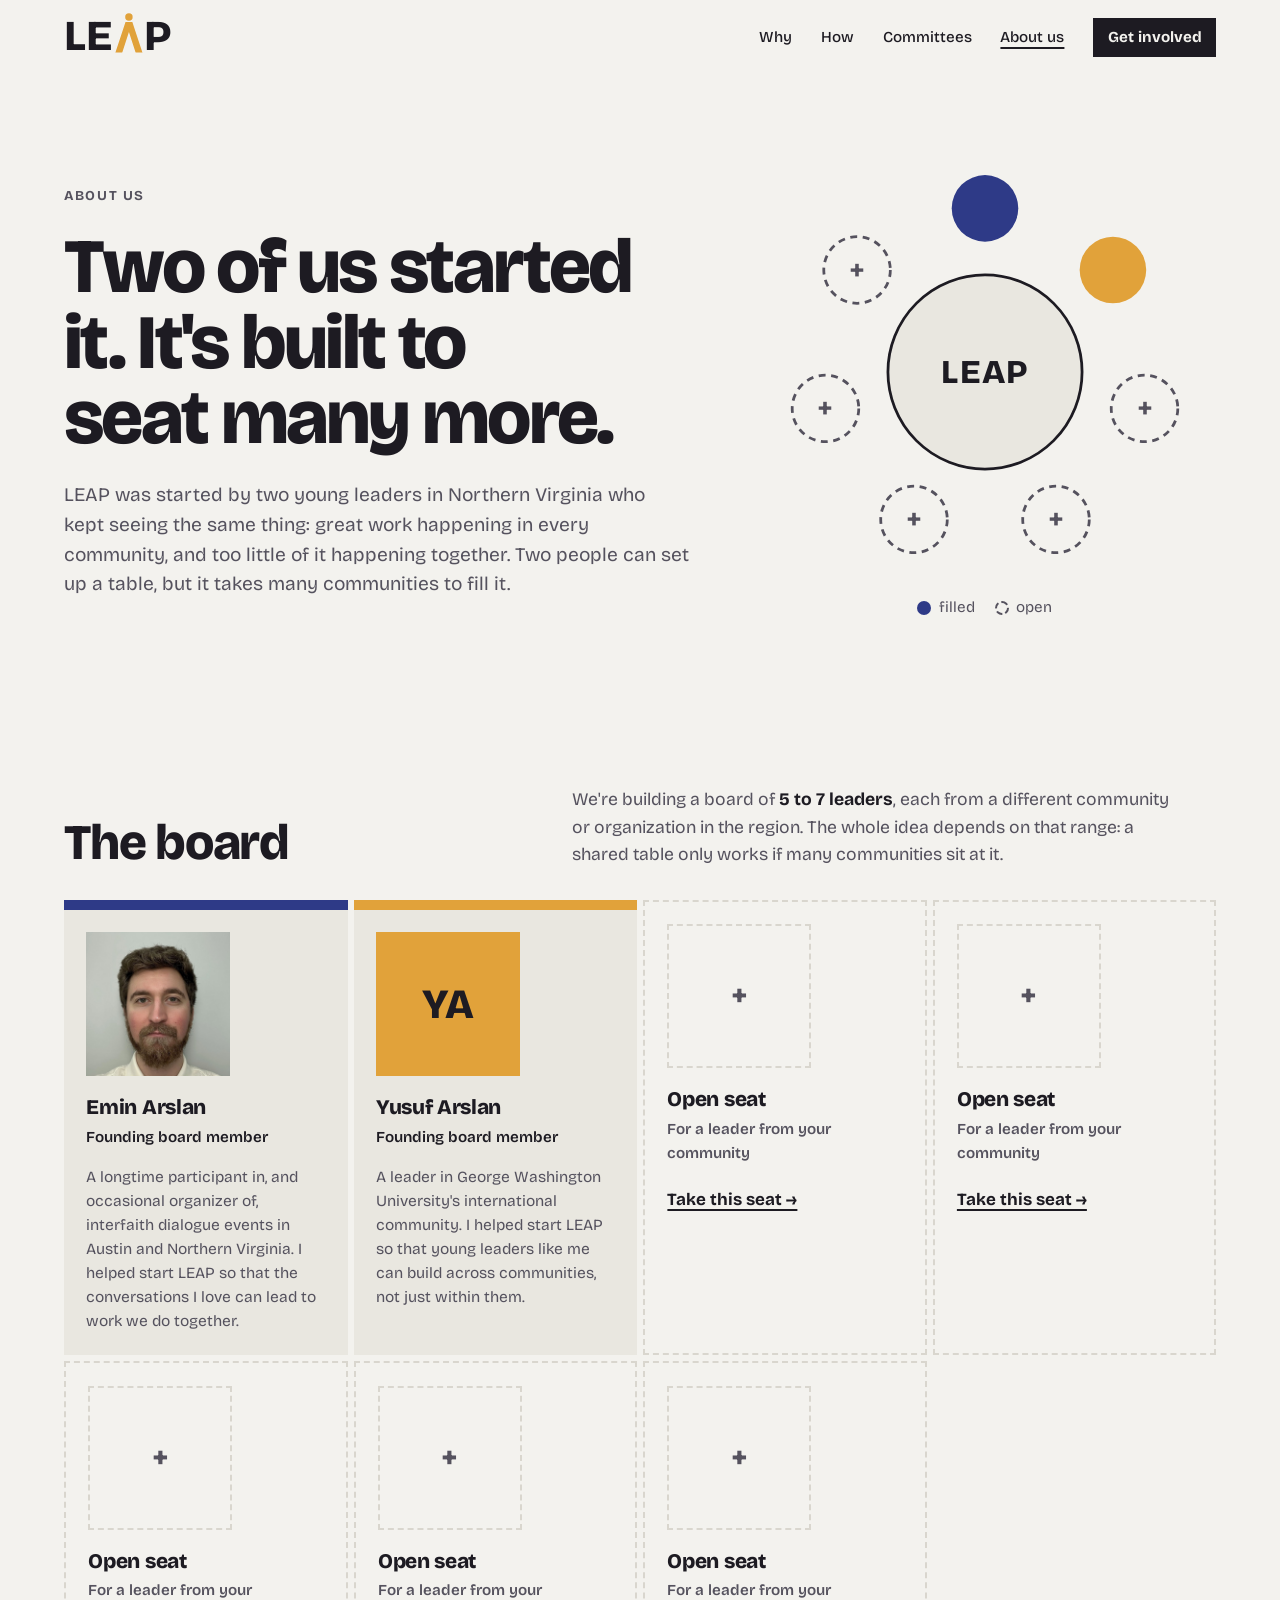
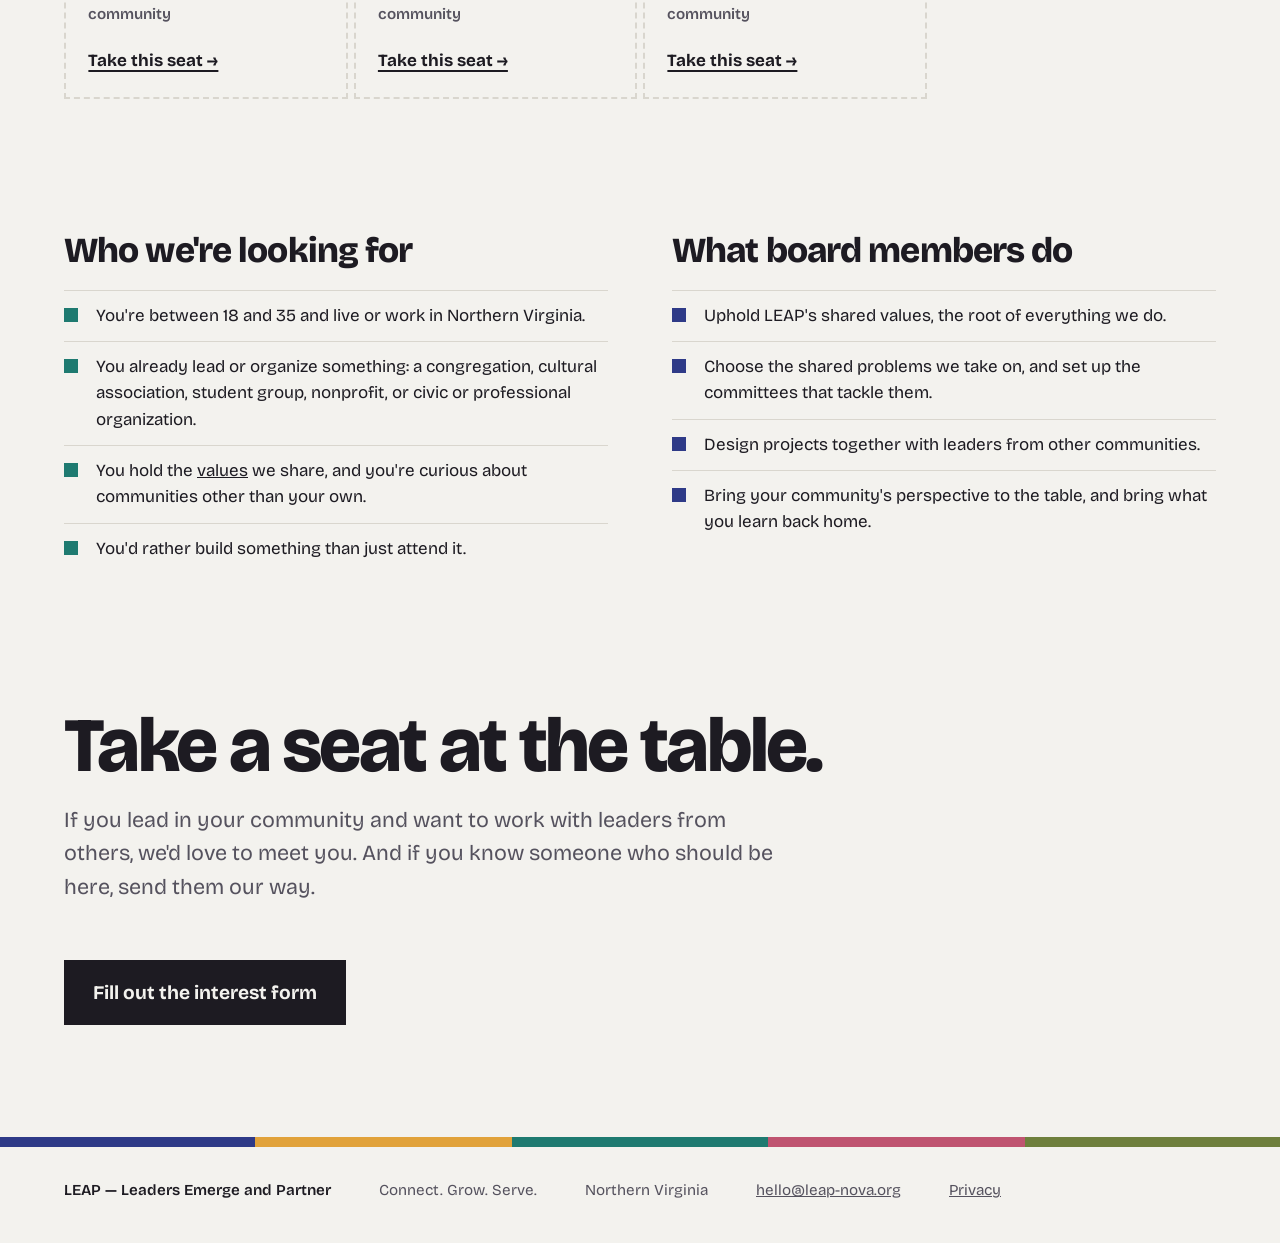
==== commit a5073ac3: "Add privacy notice page" ====
--- a/about.html
+++ b/about.html
@@ -81,6 +81,7 @@
   <p>Connect. Grow. Serve.</p>
   <p>Northern Virginia</p>
   <a data-email href="mailto:hello@leap-nova.org">hello@leap-nova.org</a>
+  <a href="privacy.html">Privacy</a>
 </footer>
 
 <script src="shared/content.js"></script>
--- a/styles.css
+++ b/styles.css
@@ -64,7 +64,8 @@
   display: flex; justify-content: space-between; align-items: center; gap: 1rem;
   padding-top: 1.1rem; padding-bottom: 1.1rem;
 }
-.brand { display: inline-flex; align-items: baseline; text-decoration: none; font-weight: 800; font-size: 1.4rem; letter-spacing: 0.02em; }
+/* font-size keeps the 1.4rem layout footprint (header height is CTA-driven); scale grows only the paint */
+.brand { display: inline-flex; align-items: baseline; text-decoration: none; font-weight: 800; font-size: 1.4rem; letter-spacing: 0.02em; transform: scale(1.9); transform-origin: left center; }
 .brand svg { height: 0.95em; width: auto; fill: var(--saffron); transform: translateY(0.06em); }
 .top nav { display: flex; align-items: center; flex-wrap: wrap; justify-content: flex-end; gap: 0.4rem clamp(0.9rem, 2.5vw, 1.8rem); }
 .top nav a { text-decoration: none; font-weight: 500; font-size: 0.95rem; }
@@ -326,6 +327,18 @@
 .seek-col:last-child .checks li::before { background: var(--indigo); }
 @media (max-width: 48rem) { .seek { grid-template-columns: 1fr; } }
 
+/* ---------- privacy notice ---------- */
+.legal { max-width: 46rem; }
+.legal h2 { font-size: clamp(1.5rem, 3vw, 2.1rem); letter-spacing: -0.02em; margin-top: 2.75rem; margin-bottom: 0.9rem; }
+.legal h2:first-child { margin-top: 0; }
+.legal h3 { font-weight: 700; font-size: 1.15rem; margin-top: 1.75rem; margin-bottom: 0.5rem; }
+.legal p { color: var(--ink-soft); margin-bottom: 1rem; }
+.legal p strong { color: var(--ink); }
+.legal ul { list-style: disc; padding-left: 1.4rem; margin-bottom: 1rem; display: grid; gap: 0.4rem; }
+.legal ul li { color: var(--ink-soft); }
+.legal ul li strong { color: var(--ink); }
+.legal a { color: var(--indigo); }
+
 /* ---------- footer ---------- */
 footer {
   border-top: 10px solid;
